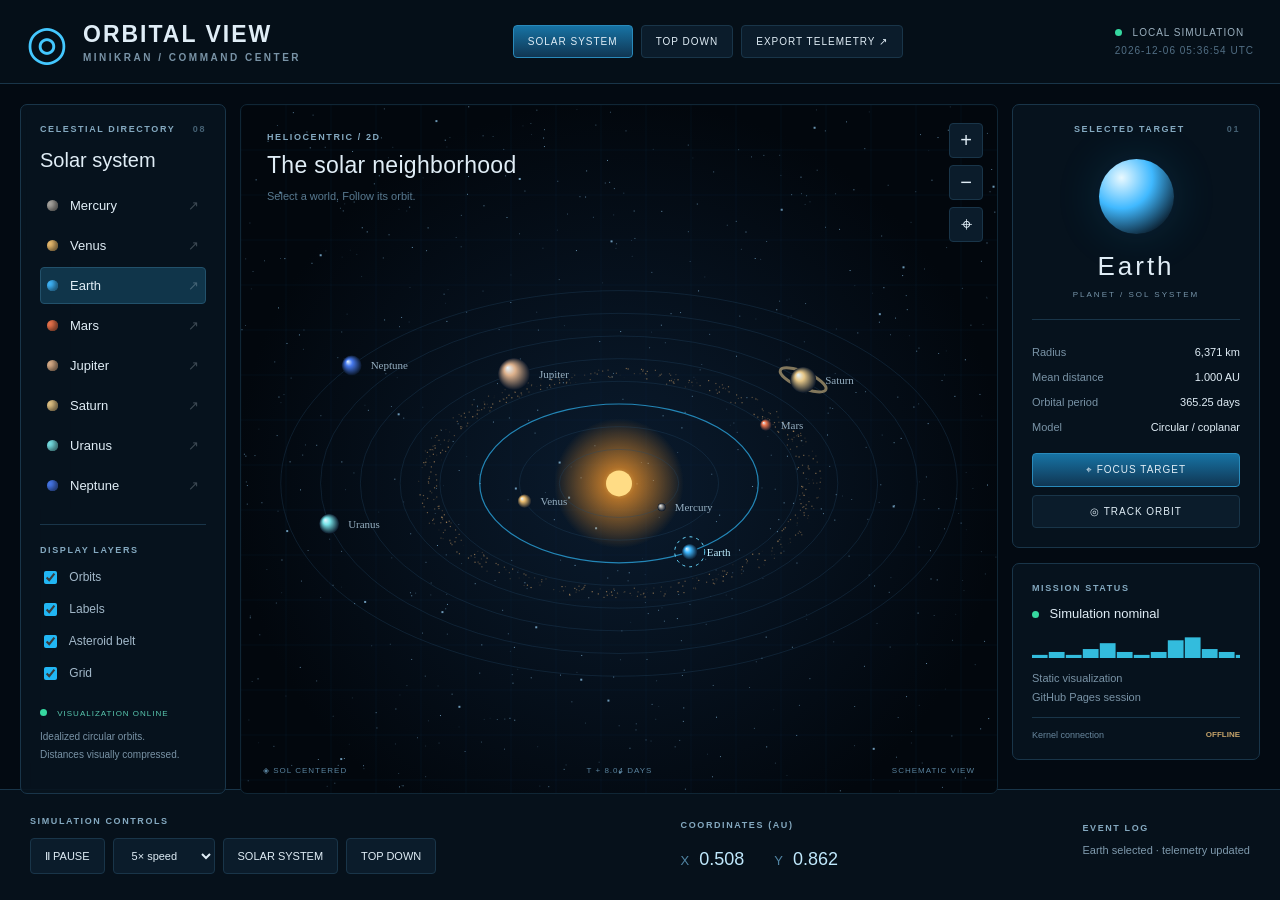
==== index.html @ 3461ba8d "fix: static index.html for GitHub Pages + correct Apache 2.0 LICENSE index.html   Pre-rendered stati" ====
<!doctype html>
<!--
  Copyright 2026 SNAPKITTYWEST
  Licensed under the Apache License, Version 2.0
  http://www.apache.org/licenses/LICENSE-2.0
  SPDX-License-Identifier: Apache-2.0
-->
<html lang="en">
<head>
<meta charset="utf-8">
<meta name="viewport" content="width=device-width,initial-scale=1">
<title>MINIKRAN · Orbital Command Center</title>
<link rel="stylesheet" href="style.css">
</head>
<body>

<script id="data" type="application/json">
[
  {"name":"Mercury","color":"#aba8a3","au":0.387,"period":88,"radius":2440,"phase":0.2},
  {"name":"Venus",  "color":"#edbe70","au":0.723,"period":224.7,"radius":6052,"phase":2.6},
  {"name":"Earth",  "color":"#40b9ff","au":1.0,  "period":365.25,"radius":6371,"phase":0.9},
  {"name":"Mars",   "color":"#ee754d","au":1.524,"period":687,"radius":3390,"phase":5.6},
  {"name":"Jupiter","color":"#dcb08b","au":5.203,"period":4333,"radius":69911,"phase":4.2},
  {"name":"Saturn", "color":"#e5c687","au":9.537,"period":10759,"radius":58232,"phase":5.5},
  {"name":"Uranus", "color":"#78e3e8","au":19.191,"period":30687,"radius":25362,"phase":2.9},
  {"name":"Neptune","color":"#4779ed","au":30.069,"period":60190,"radius":24622,"phase":3.8}
]
</script>

<header>
  <div class="brand">
    <span class="logo">◎</span>
    <div>ORBITAL VIEW<small>MINIKRAN / COMMAND CENTER</small></div>
  </div>
  <nav>
    <button class="active" id="home">SOLAR SYSTEM</button>
    <button id="top">TOP DOWN</button>
    <button id="export">EXPORT TELEMETRY ↗</button>
  </nav>
  <div class="live">
    <i></i> LOCAL SIMULATION
    <time id="clock"></time>
  </div>
</header>

<main>
  <aside class="left panel">
    <div class="eyebrow">CELESTIAL DIRECTORY <span>08</span></div>
    <h2>Solar system</h2>
    <div id="bodies">
      <button class="body" data-name="Mercury"><i style="background:#aba8a3"></i>Mercury<span>↗</span></button>
      <button class="body" data-name="Venus">  <i style="background:#edbe70"></i>Venus<span>↗</span></button>
      <button class="body" data-name="Earth">  <i style="background:#40b9ff"></i>Earth<span>↗</span></button>
      <button class="body" data-name="Mars">   <i style="background:#ee754d"></i>Mars<span>↗</span></button>
      <button class="body" data-name="Jupiter"><i style="background:#dcb08b"></i>Jupiter<span>↗</span></button>
      <button class="body" data-name="Saturn"> <i style="background:#e5c687"></i>Saturn<span>↗</span></button>
      <button class="body" data-name="Uranus"> <i style="background:#78e3e8"></i>Uranus<span>↗</span></button>
      <button class="body" data-name="Neptune"><i style="background:#4779ed"></i>Neptune<span>↗</span></button>
    </div>
    <div class="divider"></div>
    <div class="eyebrow">DISPLAY LAYERS</div>
    <label><input type="checkbox" data-layer="Orbits"        checked> Orbits</label>
    <label><input type="checkbox" data-layer="Labels"        checked> Labels</label>
    <label><input type="checkbox" data-layer="Asteroid belt" checked> Asteroid belt</label>
    <label><input type="checkbox" data-layer="Grid"          checked> Grid</label>
    <div class="notice">
      <i></i> VISUALIZATION ONLINE
      <p>Idealized circular orbits.<br>Distances visually compressed.</p>
    </div>
  </aside>

  <section class="viewport">
    <canvas id="space" aria-label="Interactive two-dimensional solar system"></canvas>
    <div class="scene-title">
      <span class="eyebrow">HELIOCENTRIC / 2D</span>
      <h1>The solar neighborhood</h1>
      <p>Select a world. Follow its orbit.</p>
    </div>
    <div class="zoom">
      <button id="in"    aria-label="Zoom in">+</button>
      <button id="out"   aria-label="Zoom out">−</button>
      <button id="reset" aria-label="Reset view">⌖</button>
    </div>
    <div class="scene-footer">
      <span>◈ SOL CENTERED</span>
      <span id="days">T + 0.00 DAYS</span>
      <span>SCHEMATIC VIEW</span>
    </div>
  </section>

  <aside class="right">
    <section class="panel target">
      <div class="eyebrow">SELECTED TARGET <span>01</span></div>
      <div id="planet-icon"></div>
      <h2 id="name">Earth</h2>
      <p class="subtitle">PLANET / SOL SYSTEM</p>
      <dl id="facts"></dl>
      <button class="primary" id="focus">⌖ FOCUS TARGET</button>
      <button id="track">◎ TRACK ORBIT</button>
    </section>
    <section class="panel signal">
      <div class="eyebrow">MISSION STATUS</div>
      <h3><i></i> Simulation nominal</h3>
      <div class="wave">▁▂▁▃▅▂▁▂▆▇▃▂▁▂▃▅▂▁▃▆▂▁</div>
      <p>Static visualization<br>GitHub Pages session</p>
      <div class="status-line">
        <span>Kernel connection</span>
        <b>OFFLINE</b>
      </div>
    </section>
  </aside>
</main>

<footer>
  <div>
    <div class="eyebrow">SIMULATION CONTROLS</div>
    <div class="controls">
      <button id="pause">Ⅱ PAUSE</button>
      <select id="speed">
        <option value="1">1× speed</option>
        <option value="5" selected>5× speed</option>
        <option value="10">10× speed</option>
        <option value="25">25× speed</option>
        <option value="50">50× speed</option>
      </select>
      <button id="home2" onclick="document.getElementById('home').click()">SOLAR SYSTEM</button>
      <button id="top2"  onclick="document.getElementById('top').click()">TOP DOWN</button>
    </div>
  </div>
  <div>
    <div class="eyebrow">COORDINATES (AU)</div>
    <div class="coordinates">
      <div>X<b id="x">—</b></div>
      <div>Y<b id="y">—</b></div>
    </div>
  </div>
  <div class="footer-end">
    <div class="eyebrow">EVENT LOG</div>
    <p id="event">Awaiting input…</p>
  </div>
</footer>

<script src="app.js"></script>
</body>
</html>
---- style.css ----
/* Copyright 2026 SNAPKITTYWEST
 * Licensed under the Apache License, Version 2.0
 * http://www.apache.org/licenses/LICENSE-2.0
 * SPDX-License-Identifier: Apache-2.0
 */

:root{color-scheme:dark;--bg:#030a12;--panel:#07131ee8;--line:#193549;--muted:#7993a6;--blue:#44c8ff}*{box-sizing:border-box}body{margin:0;background:var(--bg);color:#e0edf6;font:13px 'Segoe UI',sans-serif}button,select{font:inherit;color:inherit;border:1px solid var(--line);background:#0b1c2b;padding:10px 14px;border-radius:4px;cursor:pointer}button:hover,button:focus-visible{border-color:var(--blue);background:#10344b}button.active,.primary{background:linear-gradient(180deg,#1773a4,#103653);border-color:#298abb}header{height:84px;border-bottom:1px solid var(--line);display:flex;align-items:center;justify-content:space-between;padding:0 26px;gap:24px;background:#050f18}.brand{display:flex;align-items:center;font-size:23px;font-weight:600;letter-spacing:2px;gap:13px}.logo{font-size:48px;color:var(--blue);font-weight:300}small{display:block;font-size:10px;color:var(--muted);letter-spacing:2.5px;margin-top:4px}nav{display:flex;gap:8px}nav button{font-size:10px;letter-spacing:1px}.live{color:#9bb0bf;font-size:10px;letter-spacing:1px}i{display:inline-block;width:7px;height:7px;border-radius:50%;background:#36d8a0;margin-right:7px}time{display:block;margin-top:7px;font-variant-numeric:tabular-nums;color:#526f85}main{height:calc(100vh - 195px);min-height:580px;display:grid;grid-template-columns:206px minmax(300px,1fr) 248px;gap:14px;padding:20px 20px 15px}.panel{border:1px solid var(--line);border-radius:7px;background:var(--panel);padding:19px}.eyebrow{font-size:9px;font-weight:600;letter-spacing:1.6px;color:#84a9c0}.eyebrow span{float:right;color:#456174}h2{font-size:20px;font-weight:500;margin:15px 0}#bodies{display:grid;gap:3px}.body{display:flex;align-items:center;text-align:left;border-color:transparent;background:transparent;padding:10px 6px}.body i{width:11px;height:11px;margin-right:12px;box-shadow:inset -3px -2px 5px #0008}.body span{margin-left:auto;opacity:.25}.body.active{background:#10354a;border-color:#22516b}.divider{border-top:1px solid var(--line);margin:20px 0}label{display:block;color:#a2b8c9;font-size:12px;margin-top:13px}input{accent-color:#21b6f4;vertical-align:middle;margin-right:9px}.notice{font-size:8px;letter-spacing:1px;color:#59c8b0;margin-top:26px}.notice p{color:var(--muted);line-height:1.8;letter-spacing:0;font-size:10px}.viewport{position:relative;overflow:hidden;border:1px solid #102635;border-radius:7px;background:radial-gradient(ellipse at 50% 55%,#0a1b2e,#02070d 72%)}canvas{width:100%;height:100%;display:block}.scene-title{position:absolute;left:26px;top:23px;pointer-events:none}h1{font-size:23px;font-weight:300;letter-spacing:.3px;margin:9px 0}.scene-title p{font-size:11px;color:#58798f}.zoom{position:absolute;right:14px;top:18px;display:grid;gap:7px}.zoom button{padding:5px 10px;font-size:20px}.scene-footer{position:absolute;bottom:18px;left:22px;right:22px;display:flex;justify-content:space-between;gap:10px;font-size:8px;color:#5a839e;letter-spacing:1px}.right{display:flex;flex-direction:column;gap:15px}.target{text-align:center}#planet-icon{height:75px;width:75px;border-radius:50%;margin:25px auto 17px;background:radial-gradient(circle at 30% 25%,#aef0ff,#279bdb 40%,#092c5c 80%);box-shadow:0 0 45px #168ecc30}.target h2{font-size:26px;letter-spacing:3px;margin:0}.subtitle{font-size:8px;letter-spacing:2px;color:#7694a9}dl{border-top:1px solid var(--line);margin:20px 0;padding-top:13px;text-align:left}dl div{display:flex;justify-content:space-between;font-size:11px;margin:13px 0}dt{color:var(--muted)}dd{margin:0}.target button{display:block;width:100%;margin-top:8px;font-size:10px;letter-spacing:1px}.signal h3{font-size:13px;font-weight:400}.wave{color:#33bcdd;font-size:20px;letter-spacing:2px;overflow:hidden;white-space:nowrap}.signal p{font-size:11px;line-height:1.7;color:var(--muted)}.status-line{border-top:1px solid var(--line);padding-top:12px;display:flex;justify-content:space-between;font-size:9px;color:#68879e}.status-line b{color:#c4a269;font-size:8px}footer{min-height:111px;border-top:1px solid var(--line);display:flex;align-items:center;justify-content:space-between;padding:20px 30px;gap:25px;background:#06111b}.controls{display:flex;gap:8px;margin-top:12px}.controls button,.controls select{font-size:11px}.coordinates{display:flex;gap:30px;margin-top:19px;color:#5185a4}.coordinates b{color:#bfe8fc;font-size:18px;font-weight:400;font-variant-numeric:tabular-nums;margin-left:10px}.footer-end{max-width:260px}.footer-end p{font-size:11px;color:#7f9aad}@media(max-width:1050px){.live{display:none}main{grid-template-columns:165px minmax(270px,1fr) 205px;padding:12px;gap:8px}.panel{padding:13px}.coordinates{gap:8px}.brand{font-size:17px}.footer-end{display:none}}@media(max-width:720px){header{height:auto;flex-wrap:wrap;padding:12px;gap:12px}main{height:auto;grid-template-columns:1fr}.viewport{height:65vh;grid-row:1}.left{display:none}.right{flex-direction:row}.right section{flex:1}footer{flex-wrap:wrap;padding:16px}.scene-title h1{font-size:18px}}
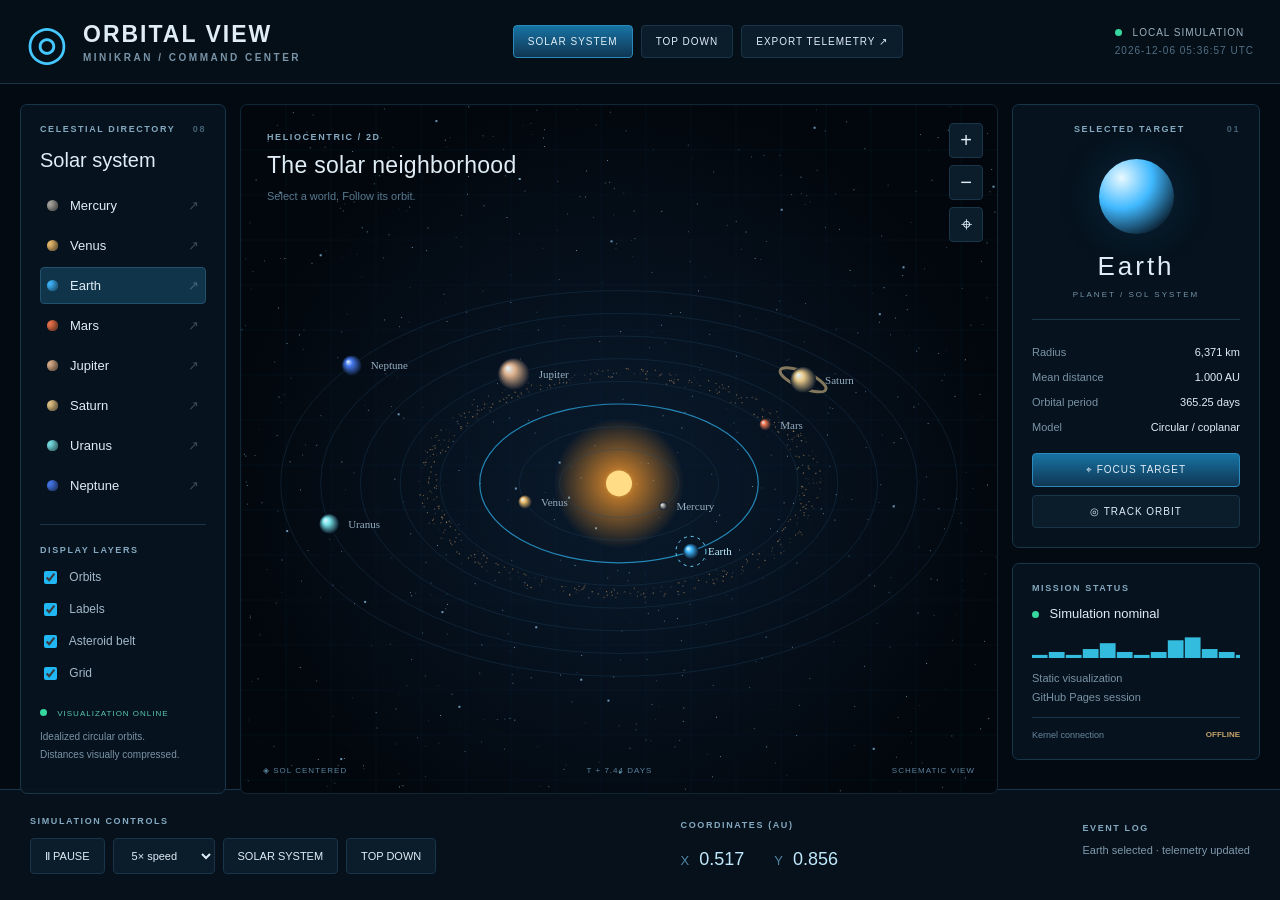
==== commit 2b2ca492: "refactor: move app.js + style.css into public/ public/app.js    ← was app.js public/style.css ← was " ====
--- a/index.html
+++ b/index.html
@@ -10,7 +10,7 @@
 <meta charset="utf-8">
 <meta name="viewport" content="width=device-width,initial-scale=1">
 <title>MINIKRAN · Orbital Command Center</title>
-<link rel="stylesheet" href="style.css">
+<link rel="stylesheet" href="public/style.css">
 </head>
 <body>
 
@@ -140,6 +140,6 @@
   </div>
 </footer>
 
-<script src="app.js"></script>
+<script src="public/app.js"></script>
 </body>
 </html>
--- a/public/style.css
+++ b/public/style.css
@@ -0,0 +1,7 @@
+/* Copyright 2026 SNAPKITTYWEST
+ * Licensed under the Apache License, Version 2.0
+ * http://www.apache.org/licenses/LICENSE-2.0
+ * SPDX-License-Identifier: Apache-2.0
+ */
+
+:root{color-scheme:dark;--bg:#030a12;--panel:#07131ee8;--line:#193549;--muted:#7993a6;--blue:#44c8ff}*{box-sizing:border-box}body{margin:0;background:var(--bg);color:#e0edf6;font:13px 'Segoe UI',sans-serif}button,select{font:inherit;color:inherit;border:1px solid var(--line);background:#0b1c2b;padding:10px 14px;border-radius:4px;cursor:pointer}button:hover,button:focus-visible{border-color:var(--blue);background:#10344b}button.active,.primary{background:linear-gradient(180deg,#1773a4,#103653);border-color:#298abb}header{height:84px;border-bottom:1px solid var(--line);display:flex;align-items:center;justify-content:space-between;padding:0 26px;gap:24px;background:#050f18}.brand{display:flex;align-items:center;font-size:23px;font-weight:600;letter-spacing:2px;gap:13px}.logo{font-size:48px;color:var(--blue);font-weight:300}small{display:block;font-size:10px;color:var(--muted);letter-spacing:2.5px;margin-top:4px}nav{display:flex;gap:8px}nav button{font-size:10px;letter-spacing:1px}.live{color:#9bb0bf;font-size:10px;letter-spacing:1px}i{display:inline-block;width:7px;height:7px;border-radius:50%;background:#36d8a0;margin-right:7px}time{display:block;margin-top:7px;font-variant-numeric:tabular-nums;color:#526f85}main{height:calc(100vh - 195px);min-height:580px;display:grid;grid-template-columns:206px minmax(300px,1fr) 248px;gap:14px;padding:20px 20px 15px}.panel{border:1px solid var(--line);border-radius:7px;background:var(--panel);padding:19px}.eyebrow{font-size:9px;font-weight:600;letter-spacing:1.6px;color:#84a9c0}.eyebrow span{float:right;color:#456174}h2{font-size:20px;font-weight:500;margin:15px 0}#bodies{display:grid;gap:3px}.body{display:flex;align-items:center;text-align:left;border-color:transparent;background:transparent;padding:10px 6px}.body i{width:11px;height:11px;margin-right:12px;box-shadow:inset -3px -2px 5px #0008}.body span{margin-left:auto;opacity:.25}.body.active{background:#10354a;border-color:#22516b}.divider{border-top:1px solid var(--line);margin:20px 0}label{display:block;color:#a2b8c9;font-size:12px;margin-top:13px}input{accent-color:#21b6f4;vertical-align:middle;margin-right:9px}.notice{font-size:8px;letter-spacing:1px;color:#59c8b0;margin-top:26px}.notice p{color:var(--muted);line-height:1.8;letter-spacing:0;font-size:10px}.viewport{position:relative;overflow:hidden;border:1px solid #102635;border-radius:7px;background:radial-gradient(ellipse at 50% 55%,#0a1b2e,#02070d 72%)}canvas{width:100%;height:100%;display:block}.scene-title{position:absolute;left:26px;top:23px;pointer-events:none}h1{font-size:23px;font-weight:300;letter-spacing:.3px;margin:9px 0}.scene-title p{font-size:11px;color:#58798f}.zoom{position:absolute;right:14px;top:18px;display:grid;gap:7px}.zoom button{padding:5px 10px;font-size:20px}.scene-footer{position:absolute;bottom:18px;left:22px;right:22px;display:flex;justify-content:space-between;gap:10px;font-size:8px;color:#5a839e;letter-spacing:1px}.right{display:flex;flex-direction:column;gap:15px}.target{text-align:center}#planet-icon{height:75px;width:75px;border-radius:50%;margin:25px auto 17px;background:radial-gradient(circle at 30% 25%,#aef0ff,#279bdb 40%,#092c5c 80%);box-shadow:0 0 45px #168ecc30}.target h2{font-size:26px;letter-spacing:3px;margin:0}.subtitle{font-size:8px;letter-spacing:2px;color:#7694a9}dl{border-top:1px solid var(--line);margin:20px 0;padding-top:13px;text-align:left}dl div{display:flex;justify-content:space-between;font-size:11px;margin:13px 0}dt{color:var(--muted)}dd{margin:0}.target button{display:block;width:100%;margin-top:8px;font-size:10px;letter-spacing:1px}.signal h3{font-size:13px;font-weight:400}.wave{color:#33bcdd;font-size:20px;letter-spacing:2px;overflow:hidden;white-space:nowrap}.signal p{font-size:11px;line-height:1.7;color:var(--muted)}.status-line{border-top:1px solid var(--line);padding-top:12px;display:flex;justify-content:space-between;font-size:9px;color:#68879e}.status-line b{color:#c4a269;font-size:8px}footer{min-height:111px;border-top:1px solid var(--line);display:flex;align-items:center;justify-content:space-between;padding:20px 30px;gap:25px;background:#06111b}.controls{display:flex;gap:8px;margin-top:12px}.controls button,.controls select{font-size:11px}.coordinates{display:flex;gap:30px;margin-top:19px;color:#5185a4}.coordinates b{color:#bfe8fc;font-size:18px;font-weight:400;font-variant-numeric:tabular-nums;margin-left:10px}.footer-end{max-width:260px}.footer-end p{font-size:11px;color:#7f9aad}@media(max-width:1050px){.live{display:none}main{grid-template-columns:165px minmax(270px,1fr) 205px;padding:12px;gap:8px}.panel{padding:13px}.coordinates{gap:8px}.brand{font-size:17px}.footer-end{display:none}}@media(max-width:720px){header{height:auto;flex-wrap:wrap;padding:12px;gap:12px}main{height:auto;grid-template-columns:1fr}.viewport{height:65vh;grid-row:1}.left{display:none}.right{flex-direction:row}.right section{flex:1}footer{flex-wrap:wrap;padding:16px}.scene-title h1{font-size:18px}}
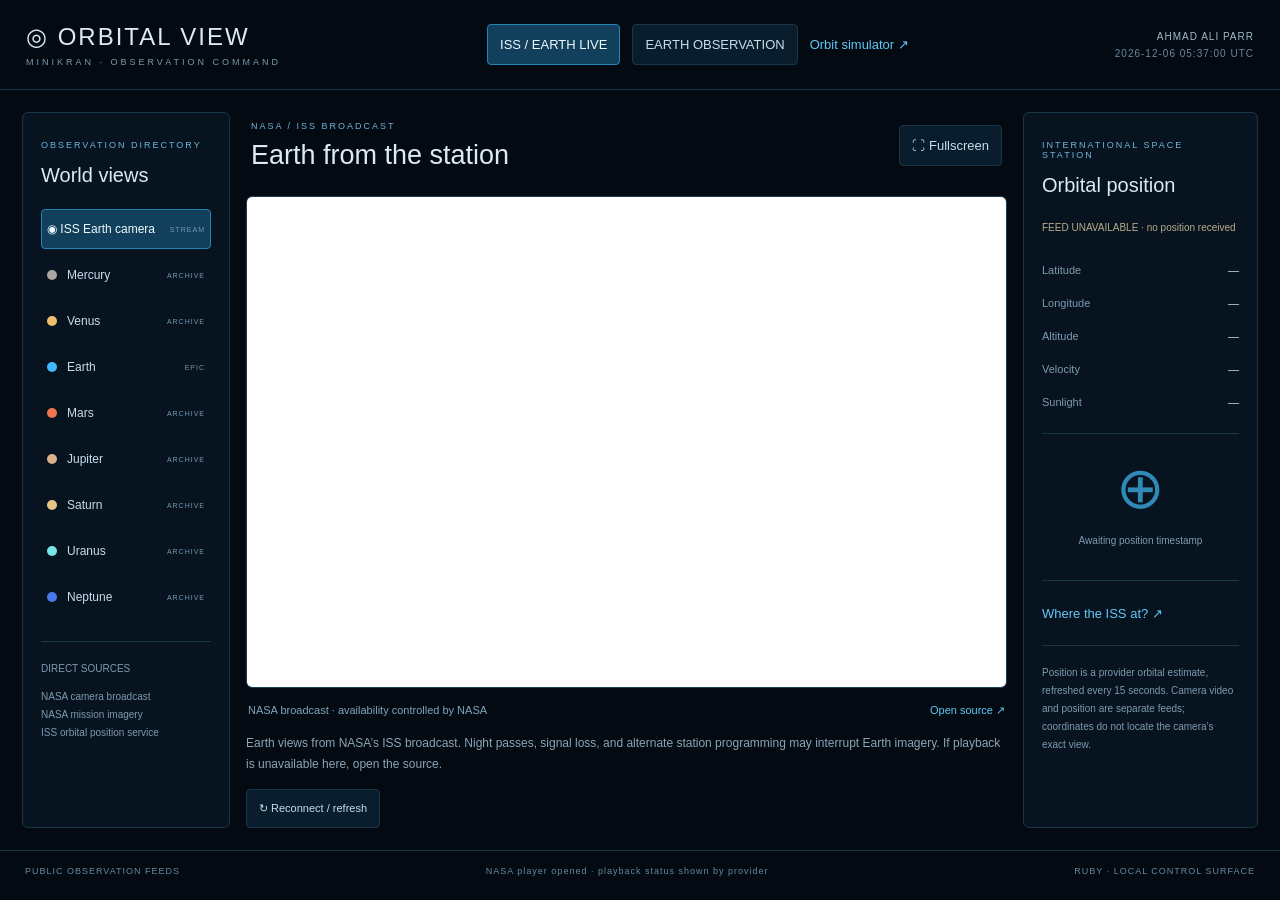
==== commit bf70d213: "Add NASA live observation frontend with GitHub Pages support" ====
--- a/index.html
+++ b/index.html
@@ -1,145 +1,5 @@
-<!doctype html>
-<!--
-  Copyright 2026 SNAPKITTYWEST
-  Licensed under the Apache License, Version 2.0
-  http://www.apache.org/licenses/LICENSE-2.0
-  SPDX-License-Identifier: Apache-2.0
--->
-<html lang="en">
-<head>
-<meta charset="utf-8">
-<meta name="viewport" content="width=device-width,initial-scale=1">
-<title>MINIKRAN · Orbital Command Center</title>
-<link rel="stylesheet" href="public/style.css">
-</head>
-<body>
-
-<script id="data" type="application/json">
-[
-  {"name":"Mercury","color":"#aba8a3","au":0.387,"period":88,"radius":2440,"phase":0.2},
-  {"name":"Venus",  "color":"#edbe70","au":0.723,"period":224.7,"radius":6052,"phase":2.6},
-  {"name":"Earth",  "color":"#40b9ff","au":1.0,  "period":365.25,"radius":6371,"phase":0.9},
-  {"name":"Mars",   "color":"#ee754d","au":1.524,"period":687,"radius":3390,"phase":5.6},
-  {"name":"Jupiter","color":"#dcb08b","au":5.203,"period":4333,"radius":69911,"phase":4.2},
-  {"name":"Saturn", "color":"#e5c687","au":9.537,"period":10759,"radius":58232,"phase":5.5},
-  {"name":"Uranus", "color":"#78e3e8","au":19.191,"period":30687,"radius":25362,"phase":2.9},
-  {"name":"Neptune","color":"#4779ed","au":30.069,"period":60190,"radius":24622,"phase":3.8}
-]
-</script>
-
-<header>
-  <div class="brand">
-    <span class="logo">◎</span>
-    <div>ORBITAL VIEW<small>MINIKRAN / COMMAND CENTER</small></div>
-  </div>
-  <nav>
-    <button class="active" id="home">SOLAR SYSTEM</button>
-    <button id="top">TOP DOWN</button>
-    <button id="export">EXPORT TELEMETRY ↗</button>
-  </nav>
-  <div class="live">
-    <i></i> LOCAL SIMULATION
-    <time id="clock"></time>
-  </div>
-</header>
-
-<main>
-  <aside class="left panel">
-    <div class="eyebrow">CELESTIAL DIRECTORY <span>08</span></div>
-    <h2>Solar system</h2>
-    <div id="bodies">
-      <button class="body" data-name="Mercury"><i style="background:#aba8a3"></i>Mercury<span>↗</span></button>
-      <button class="body" data-name="Venus">  <i style="background:#edbe70"></i>Venus<span>↗</span></button>
-      <button class="body" data-name="Earth">  <i style="background:#40b9ff"></i>Earth<span>↗</span></button>
-      <button class="body" data-name="Mars">   <i style="background:#ee754d"></i>Mars<span>↗</span></button>
-      <button class="body" data-name="Jupiter"><i style="background:#dcb08b"></i>Jupiter<span>↗</span></button>
-      <button class="body" data-name="Saturn"> <i style="background:#e5c687"></i>Saturn<span>↗</span></button>
-      <button class="body" data-name="Uranus"> <i style="background:#78e3e8"></i>Uranus<span>↗</span></button>
-      <button class="body" data-name="Neptune"><i style="background:#4779ed"></i>Neptune<span>↗</span></button>
-    </div>
-    <div class="divider"></div>
-    <div class="eyebrow">DISPLAY LAYERS</div>
-    <label><input type="checkbox" data-layer="Orbits"        checked> Orbits</label>
-    <label><input type="checkbox" data-layer="Labels"        checked> Labels</label>
-    <label><input type="checkbox" data-layer="Asteroid belt" checked> Asteroid belt</label>
-    <label><input type="checkbox" data-layer="Grid"          checked> Grid</label>
-    <div class="notice">
-      <i></i> VISUALIZATION ONLINE
-      <p>Idealized circular orbits.<br>Distances visually compressed.</p>
-    </div>
-  </aside>
-
-  <section class="viewport">
-    <canvas id="space" aria-label="Interactive two-dimensional solar system"></canvas>
-    <div class="scene-title">
-      <span class="eyebrow">HELIOCENTRIC / 2D</span>
-      <h1>The solar neighborhood</h1>
-      <p>Select a world. Follow its orbit.</p>
-    </div>
-    <div class="zoom">
-      <button id="in"    aria-label="Zoom in">+</button>
-      <button id="out"   aria-label="Zoom out">−</button>
-      <button id="reset" aria-label="Reset view">⌖</button>
-    </div>
-    <div class="scene-footer">
-      <span>◈ SOL CENTERED</span>
-      <span id="days">T + 0.00 DAYS</span>
-      <span>SCHEMATIC VIEW</span>
-    </div>
-  </section>
-
-  <aside class="right">
-    <section class="panel target">
-      <div class="eyebrow">SELECTED TARGET <span>01</span></div>
-      <div id="planet-icon"></div>
-      <h2 id="name">Earth</h2>
-      <p class="subtitle">PLANET / SOL SYSTEM</p>
-      <dl id="facts"></dl>
-      <button class="primary" id="focus">⌖ FOCUS TARGET</button>
-      <button id="track">◎ TRACK ORBIT</button>
-    </section>
-    <section class="panel signal">
-      <div class="eyebrow">MISSION STATUS</div>
-      <h3><i></i> Simulation nominal</h3>
-      <div class="wave">▁▂▁▃▅▂▁▂▆▇▃▂▁▂▃▅▂▁▃▆▂▁</div>
-      <p>Static visualization<br>GitHub Pages session</p>
-      <div class="status-line">
-        <span>Kernel connection</span>
-        <b>OFFLINE</b>
-      </div>
-    </section>
-  </aside>
-</main>
-
-<footer>
-  <div>
-    <div class="eyebrow">SIMULATION CONTROLS</div>
-    <div class="controls">
-      <button id="pause">Ⅱ PAUSE</button>
-      <select id="speed">
-        <option value="1">1× speed</option>
-        <option value="5" selected>5× speed</option>
-        <option value="10">10× speed</option>
-        <option value="25">25× speed</option>
-        <option value="50">50× speed</option>
-      </select>
-      <button id="home2" onclick="document.getElementById('home').click()">SOLAR SYSTEM</button>
-      <button id="top2"  onclick="document.getElementById('top').click()">TOP DOWN</button>
-    </div>
-  </div>
-  <div>
-    <div class="eyebrow">COORDINATES (AU)</div>
-    <div class="coordinates">
-      <div>X<b id="x">—</b></div>
-      <div>Y<b id="y">—</b></div>
-    </div>
-  </div>
-  <div class="footer-end">
-    <div class="eyebrow">EVENT LOG</div>
-    <p id="event">Awaiting input…</p>
-  </div>
-</footer>
-
-<script src="public/app.js"></script>
-</body>
-</html>
+<!doctype html><html lang="en" data-hosting="pages"><head><meta charset="utf-8"><meta name="viewport" content="width=device-width,initial-scale=1"><title>Orbital View · Live observation</title><link rel="stylesheet" href="public/live.css"></head>
+<body><header><div class="brand">◎ ORBITAL VIEW<small>MINIKRAN · OBSERVATION COMMAND</small></div><nav><button id="station" class="active">ISS / EARTH LIVE</button><button id="earth">EARTH OBSERVATION</button><a href="simulation.html">Orbit simulator ↗</a></nav><div class="operator">AHMAD ALI PARR<time id="clock"></time></div></header>
+<main><aside><p class="eyebrow">OBSERVATION DIRECTORY</p><h2>World views</h2><button class="target active" data-name="ISS">◉ ISS Earth camera <span>STREAM</span></button><button class="target" data-name="Mercury"><i style="background:#aba8a3"></i>Mercury<span>ARCHIVE</span></button><button class="target" data-name="Venus"><i style="background:#edbe70"></i>Venus<span>ARCHIVE</span></button><button class="target" data-name="Earth"><i style="background:#40b9ff"></i>Earth<span>EPIC</span></button><button class="target" data-name="Mars"><i style="background:#ee754d"></i>Mars<span>ARCHIVE</span></button><button class="target" data-name="Jupiter"><i style="background:#dcb08b"></i>Jupiter<span>ARCHIVE</span></button><button class="target" data-name="Saturn"><i style="background:#e5c687"></i>Saturn<span>ARCHIVE</span></button><button class="target" data-name="Uranus"><i style="background:#78e3e8"></i>Uranus<span>ARCHIVE</span></button><button class="target" data-name="Neptune"><i style="background:#4779ed"></i>Neptune<span>ARCHIVE</span></button><div class="note">DIRECT SOURCES<p>NASA camera broadcast<br>NASA mission imagery<br>ISS orbital position service</p></div></aside>
+<section class="observation"><div class="view-heading"><div><p class="eyebrow" id="kind">NASA / ISS BROADCAST</p><h1 id="title">Earth from the station</h1></div><button id="fullscreen">⛶ Fullscreen</button></div><div id="screen"><iframe id="video" title="NASA official live video from the International Space Station" allow="autoplay; encrypted-media; picture-in-picture; fullscreen" allowfullscreen referrerpolicy="strict-origin-when-cross-origin"></iframe><img id="photo" hidden alt="Spacecraft observation"><div id="loading" hidden role="status">Connecting to source…</div></div><div class="caption"><span id="stamp">NASA broadcast · availability controlled by NASA</span><a id="source" target="_blank" rel="noopener noreferrer" href="https://www.nasa.gov/live/">Open source ↗</a></div><p id="description">Earth views from NASA’s ISS broadcast. Night passes, signal loss, and alternate station programming may interrupt Earth imagery. If the player cannot load, use Open source.</p><div class="actions"><button id="refresh">↻ Reconnect / refresh</button><button id="previous" hidden>← Earlier image</button><button id="next" hidden>Later image →</button></div></section>
+<aside class="telemetry"><p class="eyebrow">INTERNATIONAL SPACE STATION</p><h2>Orbital position</h2><p id="connection" role="status">Connecting…</p><dl><dt>Latitude</dt><dd id="lat">—</dd><dt>Longitude</dt><dd id="lon">—</dd><dt>Altitude</dt><dd id="alt">—</dd><dt>Velocity</dt><dd id="vel">—</dd><dt>Sunlight</dt><dd id="sun">—</dd></dl><div class="fix"><span>⊕</span><p id="position-time">Awaiting position timestamp</p></div><a href="https://wheretheiss.at/" target="_blank" rel="noopener noreferrer">Where the ISS at? ↗</a><p class="note">Position is a provider orbital estimate, refreshed every 15 seconds. Camera video and position are separate feeds; coordinates do not locate the camera’s exact view.</p></aside></main><footer><span>PUBLIC OBSERVATION FEEDS</span><span id="activity">Opening NASA station camera</span><span>RUBY · LOCAL CONTROL SURFACE</span></footer><script id="mission-images" type="application/json">{"Mercury":"PIA15162","Venus":"PIA00072","Mars":"PIA00407","Jupiter":"PIA22946","Saturn":"PIA11141","Uranus":"PIA18182","Neptune":"PIA01492"}</script><script src="public/live.js"></script></body></html>
--- a/public/live.css
+++ b/public/live.css
@@ -0,0 +1 @@
+:root{color-scheme:dark;--blue:#43c9ff;--muted:#7e9aaf;--line:#19354a}*{box-sizing:border-box}[hidden]{display:none!important}body{margin:0;background:#030a12;color:#dceaf5;font:13px 'Segoe UI',sans-serif}header{min-height:90px;display:flex;align-items:center;justify-content:space-between;gap:20px;padding:20px 26px;border-bottom:1px solid var(--line)}.brand{font-size:24px;letter-spacing:2px}small{display:block;color:var(--muted);font-size:9px;letter-spacing:3px;margin-top:6px}nav{display:flex;align-items:center;gap:12px}button,a{font:inherit}button{cursor:pointer;border:1px solid var(--line);border-radius:4px;color:#c7deed;background:#0a1d2c;padding:12px}button:hover,button:focus-visible{border-color:var(--blue)}a{color:#62c8f4;text-decoration:none}button.active{background:#123f5b;border-color:#2584b4;color:#effaff}.operator{text-align:right;font-size:10px;letter-spacing:1px;color:#9fbacc}time{display:block;margin-top:6px;color:#68889f}main{display:grid;grid-template-columns:208px minmax(360px,1fr) 235px;gap:16px;padding:22px;min-height:calc(100vh - 140px)}aside{background:#07131f;border:1px solid var(--line);border-radius:6px;padding:18px}h2{font-weight:400;font-size:20px;margin:14px 0 22px}.eyebrow{font-size:9px;letter-spacing:2px;color:#70b6dd}.target{display:flex;width:100%;align-items:center;gap:10px;background:none;border-color:transparent;text-align:left;padding:12px 5px;font-size:12px;margin-bottom:6px}.target i{width:10px;height:10px;border-radius:50%}.target span{margin-left:auto;font-size:7px;color:#759ab4;letter-spacing:1px}.note{border-top:1px solid var(--line);margin-top:24px;padding-top:18px;font-size:10px;color:var(--muted);line-height:1.8}.observation{min-width:0;display:flex;flex-direction:column}.view-heading{display:flex;align-items:center;justify-content:space-between;gap:12px;padding:0 5px 17px}h1{font-size:27px;font-weight:300;margin:8px 0}#screen{position:relative;min-height:340px;flex:1;background:#000;border:1px solid #1b3f56;border-radius:6px;overflow:hidden}iframe{width:100%;height:100%;position:absolute;inset:0;border:0}#photo{position:absolute;width:100%;height:100%;object-fit:contain;inset:0}#loading{position:absolute;inset:0;display:grid;place-items:center;padding:30px;color:#97bdd5;background:#07111c}.caption{display:flex;justify-content:space-between;gap:16px;padding:16px 2px;font-size:11px;color:#80a6bd}#description{color:#8da5b7;font-size:12px;line-height:1.7;max-height:125px;overflow:auto;margin:0 0 15px}.actions{display:flex;gap:10px}.actions button{font-size:11px}.telemetry dl{display:grid;grid-template-columns:1fr 1fr;gap:21px 10px;font-size:11px;margin-top:27px}dt{color:var(--muted)}dd{margin:0;text-align:right;font-variant-numeric:tabular-nums;color:#b9e6fa}#connection{font-size:10px;color:#b9ad89;line-height:1.8}.fix{margin:25px 0;padding:20px 0;border-block:1px solid var(--line);text-align:center}.fix span{font-size:58px;color:#3189b7}.fix p{font-size:10px;color:var(--muted);line-height:1.8}footer{display:flex;justify-content:space-between;gap:15px;padding:15px 25px;border-top:1px solid var(--line);font-size:9px;letter-spacing:1px;color:#6889a0}@media(max-width:1080px){.operator{display:none}main{grid-template-columns:170px minmax(300px,1fr)}.telemetry{grid-column:1/-1}.telemetry dl{grid-template-columns:repeat(5,1fr)}.fix{display:none}}@media(max-width:700px){header{flex-wrap:wrap}nav{flex-wrap:wrap;font-size:10px}main{display:flex;flex-direction:column;padding:12px}main>aside:first-child{display:flex;flex-wrap:wrap;gap:5px}main>aside:first-child h2,main>aside:first-child .note{display:none}.target{width:auto;margin:0;padding:8px}.target span{display:none}#screen{min-height:50vh}h1{font-size:22px}footer{flex-wrap:wrap}.telemetry dl{grid-template-columns:1fr 1fr}}
